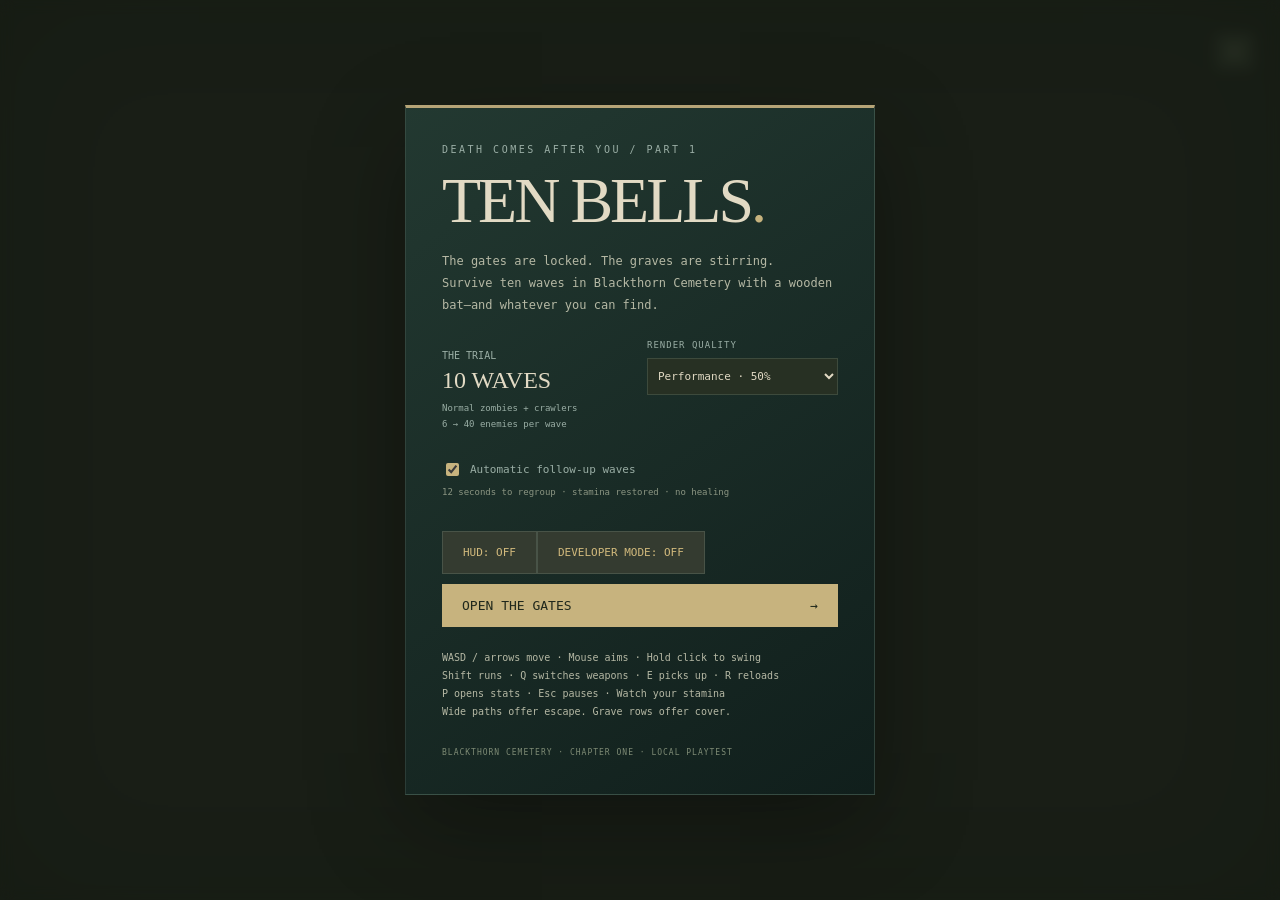
==== index.html @ c87b2b9f "Add files via upload" ====
<!doctype html>
<html lang="en">
<head>
  <meta charset="utf-8">
  <meta name="viewport" content="width=device-width,initial-scale=1,viewport-fit=cover,user-scalable=no">
  <meta name="theme-color" content="#20241e">
  <meta name="description" content="Dead Lot — a browser-first zombie survival combat prototype.">
  <title>Death Comes After You · Part 1</title>
  <link rel="stylesheet" href="style.css">
</head>
<body class="hud-off">
  <canvas id="game" aria-label="3D zombie combat arena"></canvas>
  <div id="daylight" aria-hidden="true"></div><div id="vignette"></div><div id="damage"></div>
  <header id="hud">
    <div class="brand"><span class="eyebrow">PART 01 / BLACKTHORN CEMETERY</span><strong>TEN BELLS<span class="dot">.</span></strong></div>
    <div class="meters"><div><span>VITALS</span><b id="healthText">100</b><div class="health-track"><i id="healthBar"></i></div></div><div><span>STAMINA</span><b id="staminaText">100</b><div class="health-track"><i id="staminaBar"></i></div></div><div><span id="weaponName">SIDEARM</span><b id="ammo">12 <small>/ ∞</small></b><em id="reloadStatus">READY</em></div></div>
    <div class="stats"><span>WAVE <b id="wave">00</b></span><span>KILLS <b id="kills">0</b></span><button id="openJournal" aria-label="Stats and proficiency">STATS</button><button id="pause" aria-label="Pause game">Ⅱ</button></div>
  </header>
  <div id="objective">SOUTH APPROACH · EXPLORE THE DISTRICT</div><canvas id="map" width="180" height="180" aria-label="Cemetery map: memorial, chapel, south gate and approaching enemies"></canvas><div id="announcement" aria-live="polite"></div>
  <div id="crosshair"><i></i></div>
  <footer><span id="status">PERIMETER QUIET</span><span id="cycleStatus">DAY · NO FLASHLIGHT</span><span id="needsStatus" aria-live="polite"></span><span id="perf">— FPS</span><span class="desktop-hint">WASD move · Mouse aim · Hold click to swing · Shift run · Esc pause</span></footer>
  <div id="touchControls"><div id="moveStick" class="stick"><span>MOVE</span><i></i></div><div id="aimStick" class="stick"><span>AIM / ATTACK</span><i></i></div><button id="touchReload">RELOAD</button><button id="touchWeapon">TO BAT</button><button id="touchSprint">RUN</button></div>
  <button id="nextWave" class="primary floating" hidden>START WAVE 01 →</button>
  <button id="interact" class="primary floating" hidden>INTERACT [E]</button>
  <div id="bossHud" hidden><span>THE WRECKER</span><progress id="bossHealth" max="65" value="65"></progress></div>
  <section id="towerPrompt" class="overlay" hidden><div class="panel compact"><span class="eyebrow">NORTHWEST RESIDENCES</span><h2>Eight floors up.</h2><p>Entering commits you to the climb. Reach the rooftop to escape back to the district. Each room contains 1–4 zombies. Health and stamina carry between floors. Progress lasts for this run.</p><button id="enterTower" class="primary">ENTER THE TOWER →</button><button id="cancelTower">STAY OUTSIDE</button></div></section>
  <section id="menu" class="overlay"><div class="panel">
    <span class="eyebrow">DEATH COMES AFTER YOU / PART 1</span><h1>TEN BELLS<span class="dot">.</span></h1>
    <p class="intro">The gates are locked. The graves are stirring.<br>Survive ten waves in Blackthorn Cemetery with a wooden bat—and whatever you can find.</p>
    <div class="menu-grid"><div class="chapter-note"><span>THE TRIAL</span><b>10 WAVES</b><small>Normal zombies + crawlers<br>6 → 40 enemies per wave</small></div><label>RENDER QUALITY<select id="quality"><option value="0.5" selected>Performance · 50%</option><option value="0.67">Balanced · 67%</option><option value="1">Full size · 100%</option></select></label></div>
    <label class="toggle"><input id="endless" type="checkbox" checked> Automatic follow-up waves <small>12 seconds to regroup · stamina restored · no healing</small></label>
    <button id="hudToggle" aria-pressed="false">HUD: OFF</button><button id="developerMode">DEVELOPER MODE: OFF</button><button id="start" class="primary">OPEN THE GATES <span>→</span></button>
    <p class="controls desktop-hint">WASD / arrows move · Mouse aims · Hold click to swing<br>Shift runs · Q switches weapons · E picks up · R reloads<br>P opens stats · Esc pauses · Watch your stamina<br>Wide paths offer escape. Grave rows offer cover.</p>
    <p class="controls mobile-hint">Left stick to move · Right stick to aim and attack<br>RUN toggles sprint · Release attack to recover stamina</p>
    <span class="build">BLACKTHORN CEMETERY · CHAPTER ONE · LOCAL PLAYTEST</span>
  </div></section>
  <section id="introMenu" class="overlay story-overlay" hidden><div class="panel story-panel">
 <span class="eyebrow">CHAPTER ONE · PREMATURE BURIAL</span><div class="story-rule"></div><h2>You weren’t<br>dead.</h2>
 <p>The last thing you remember is the familiar stillness. Another catalepsy episode. You couldn’t move. You couldn’t tell them you were still there.</p>
 <p>Now you wake inside a coffin at the bottom of an open grave. Your grave. They buried you—but the earth hasn’t been filled in. Above you, the lid is splintered and broken open. You don’t remember breaking it.</p>
 <p>You climb out into Blackthorn Cemetery. No mourners. No gravediggers. Only a bell in the distance, and shapes moving between the stones. You don’t know what happened here. You only know you need to leave.</p>
 <blockquote>You’ve woken from this before. Never somewhere like this.</blockquote>
 <p class="story-clue">Beside an abandoned shed, you find a wooden bat. You take it. Something beyond the graves has heard you.</p>
 <button id="enterCemetery" class="primary">TAKE THE BAT. SURVIVE. →</button><small>Waves begin when you enter. Your ranks reset each run.</small>
 </div></section>
 <section id="journal" class="overlay" hidden><div class="panel journal-panel"><span class="eyebrow">SURVIVOR’S JOURNAL</span><h2>Learn. Endure.</h2><p id="saveNote"></p><div id="skillList"></div><h3>Food &amp; rest</h3><p>Each full day (12 active minutes) without eating or resting adds Hungry or Tired. Tired slows movement by 5%, 15%, 35%, then up to 75%. Hungry reduces stamina recovery by 3%, 9%, 21%, then up to 60%. Food and sleep arrive in chapter 2; this chapter has no food or rest actions. A new run resets both needs.</p><h3>Lifetime record</h3><p id="lifetimeStats"></p><h3>Equipment</h3><p id="inventoryList"></p><p>Q cycles carried weapons. E picks up nearby finds. Ammunition is finite. Search carefully: a few abandoned tools and rare weapons remain among the graves. Health boxes can occasionally be found on fallen enemies. Ranks, weapons and ammunition reset each run. A flashlight extends your visibility at night.</p><details><summary>Weapon field guide · base stats</summary><ul id="weaponList"></ul></details><button id="closeJournal" class="primary">CLOSE JOURNAL →</button></div></section>
  <section id="pauseMenu" class="overlay" hidden><div class="panel compact"><span class="eyebrow">TAKE A BREATH</span><h2>Paused.</h2><p>Waves wait for you.</p><button id="resume" class="primary">BACK TO THE CEMETERY →</button><button id="pauseJournal">STATS / PROFICIENCY [P]</button><button id="pauseDeveloper">DEVELOPER MODE: OFF</button><button id="restartPaused">RESTART RUN</button></div></section>
  <section id="deathMenu" class="overlay" hidden><div class="panel compact"><span class="eyebrow">ANOTHER NAME IN STONE</span><h2>You went down.</h2><p id="result"></p><button id="restart" class="primary">TRY AGAIN →</button><button id="settings">BACK TO SETTINGS</button></div></section>
  <section id="victoryMenu" class="overlay" hidden><div class="panel compact"><span class="eyebrow">THE TENTH BELL FALLS SILENT</span><h2>Still breathing.</h2><p>You survived Blackthorn Cemetery.</p><p id="victoryResult"></p><button id="playAgain" class="primary">SURVIVE IT AGAIN →</button></div></section><section id="rotate"><span>↻</span><h2>Turn your phone sideways.</h2><p>This chapter is played in landscape.</p></section>
  <section id="error" class="overlay" hidden><div class="panel"><h2>Unable to start</h2><p id="errorText"></p></div></section>
  <script type="module" src="js/game.js"></script>
</body></html>
---- style.css ----
600;700;800&family=IBM+Plex+Mono:wght@400;500&display=swap');
:root{color-scheme:dark;--paper:#e2d5b9;--muted:#9e9f8b;--acid:#c5cf8c;--dark:#191e1a;--line:#c9c9a32c}*{box-sizing:border-box}body{margin:0;overflow:hidden;background:#252823;color:var(--paper);font:13px 'IBM Plex Mono',monospace;overscroll-behavior:none;touch-action:none;user-select:none}button,input,select{font:inherit}button{cursor:pointer;color:var(--paper);border:1px solid var(--line);background:#343b30;padding:14px 20px}button:hover{background:#444c38}button:focus-visible,select:focus-visible{outline:2px solid var(--acid);outline-offset:3px}.primary{background:var(--acid);color:#20281c;border:0;font-weight:500}.primary:hover{background:#d8e3a3}.dot{color:var(--acid)}#game{position:fixed;inset:0;width:100%;height:100%;display:block}#vignette{position:fixed;inset:0;pointer-events:none;box-shadow:inset 0 0 140px #0a100950}#damage{position:fixed;inset:0;pointer-events:none;box-shadow:inset 0 0 100px #bd302b;opacity:0}header{position:absolute;top:0;left:0;right:0;padding:24px max(28px,env(safe-area-inset-right)) 22px max(28px,env(safe-area-inset-left));display:flex;align-items:center;gap:38px;background:linear-gradient(#10170ed9,transparent);pointer-events:none}.eyebrow{display:block;font-size:10px;letter-spacing:2.5px;color:var(--muted)}.brand strong{font:800 32px 'Barlow Condensed',sans-serif;letter-spacing:1px}.meters{display:flex;gap:30px}.meters>div{width:115px}.meters span{display:block;font-size:9px;letter-spacing:2px;color:var(--muted)}.meters b{display:block;font-size:23px;font-weight:500;margin-top:4px}.meters small{font-size:14px;color:var(--muted)}.health-track{height:3px;margin-top:5px;background:#757a563b}.health-track i{display:block;height:100%;width:100%;background:var(--acid);transition:width .15s}.meters em{font-size:9px;font-style:normal;letter-spacing:1px;color:var(--acid)}.stats{margin-left:auto;display:flex;align-items:center;gap:26px;font-size:10px;color:var(--muted)}.stats b{display:block;font:600 25px 'Barlow Condensed',sans-serif;color:var(--paper)}.stats button{pointer-events:auto;padding:10px 14px}footer{position:absolute;bottom:max(18px,env(safe-area-inset-bottom));left:max(28px,env(safe-area-inset-left));right:28px;display:flex;gap:25px;font-size:9px;letter-spacing:1px;color:#c6c5ac;pointer-events:none}footer .desktop-hint{margin-left:auto}#status:before{content:'●';color:var(--acid);margin-right:9px}#announcement{position:absolute;top:25%;width:100%;text-align:center;font:600 30px 'Barlow Condensed',sans-serif;letter-spacing:3px;pointer-events:none;text-shadow:0 2px 15px #000;transition:opacity .4s}#crosshair{position:fixed;width:22px;height:22px;border:1px solid #e0ddaeaa;border-radius:50%;pointer-events:none;display:none;transform:translate(-50%,-50%)}#crosshair:after{content:'';position:absolute;width:3px;height:3px;background:var(--paper);top:8px;left:8px}.overlay{position:fixed;inset:0;display:grid;place-items:center;background:#1219109c;backdrop-filter:blur(7px);z-index:5}.panel{width:min(470px,92vw);padding:36px;background:#1c241df2;border:1px solid var(--line);box-shadow:0 30px 90px #0005}.panel h1{font:800 76px/.95 'Barlow Condensed',sans-serif;letter-spacing:-1px;margin:16px 0 20px}.panel h2{font:700 46px 'Barlow Condensed',sans-serif;margin:12px 0}.panel p{line-height:1.8;color:#b5b8a4}.intro{font-size:12px}.menu-grid{display:grid;grid-template-columns:1fr 1fr;gap:14px;margin:24px 0 18px}label{font-size:9px;letter-spacing:1px;color:var(--muted)}select{display:block;width:100%;margin-top:8px;padding:10px 6px;border:1px solid var(--line);background:#273023;color:var(--paper);font-size:11px}.toggle{display:flex;align-items:center;gap:8px;flex-wrap:wrap;font-size:11px;letter-spacing:0;margin-bottom:24px}.toggle small{display:block;font-size:9px;color:#8b9582}input{accent-color:var(--acid)}#start{width:100%;display:flex;justify-content:space-between}.controls{font-size:10px;margin:22px 0}.build{font-size:8px;color:#7e8b75;letter-spacing:1px}.compact button{display:block;width:100%;margin-top:12px}.floating{position:absolute;bottom:65px;left:50%;transform:translateX(-50%);font-size:11px;white-space:nowrap}#touchControls,.mobile-hint,#rotate{display:none}[hidden]{display:none!important}.stick{position:absolute;bottom:max(36px,env(safe-area-inset-bottom));width:112px;height:112px;border-radius:50%;border:1px solid #d0d1af55;background:#1d251f50;touch-action:none}.stick span{position:absolute;bottom:-19px;left:0;right:0;text-align:center;font-size:8px;letter-spacing:1px;color:#c4cab0}.stick i{position:absolute;left:35px;top:35px;width:40px;height:40px;border-radius:50%;background:#c8d19644;border:1px solid #d6dbb87d;pointer-events:none}#moveStick{left:max(38px,env(safe-area-inset-left))}#aimStick{right:max(38px,env(safe-area-inset-right))}#touchReload{position:absolute;right:52px;bottom:178px;padding:12px;font-size:10px;background:#263020cc}#rotate{position:fixed;inset:0;background:#1c241d;z-index:20;align-items:center;justify-content:center;flex-direction:column;text-align:center;padding:25px}#rotate span{font-size:70px;color:var(--acid)}#rotate h2{font:600 32px 'Barlow Condensed',sans-serif}#rotate p{color:var(--muted)}@media(pointer:coarse){#touchControls{display:block}.desktop-hint{display:none!important}.mobile-hint{display:block}header{padding-top:12px;gap:24px}.brand strong{font-size:24px}.brand .eyebrow{font-size:7px}.meters b{font-size:18px}.meters>div{width:85px}.stats{gap:16px}footer{bottom:12px;font-size:8px;left:185px;right:185px;justify-content:center}.panel{padding:22px;width:530px;max-height:94dvh;overflow-y:auto}.panel h1{font-size:45px;margin:8px 0}.panel .intro{margin:8px 0}.menu-grid{margin:12px 0}.toggle{margin:12px 0}.controls{margin:12px 0;font-size:9px}.floating{bottom:35px}#announcement{font-size:24px;top:23%}}@media(pointer:coarse) and (orientation:portrait){#rotate{display:flex}}
#objective{position:absolute;top:110px;left:28px;max-width:65vw;color:#d4d6b7;font-size:10px;letter-spacing:1px;text-shadow:0 1px 5px #000;pointer-events:none}#map{position:absolute;right:28px;top:115px;width:140px;height:140px;border:1px solid #a7af7955;opacity:.85;pointer-events:none}@media(pointer:coarse){#objective{top:76px;left:max(28px,env(safe-area-inset-left));font-size:8px;max-width:65vw}#map{top:83px;right:max(22px,env(safe-area-inset-right));width:88px;height:88px}}
#staminaBar{background:#8cbbac}#touchWeapon,#touchSprint{position:absolute;bottom:178px;padding:12px;font-size:10px;background:#263020cc}#touchWeapon{right:145px}#touchSprint{left:max(52px,env(safe-area-inset-left))}.meters{gap:18px}.meters>div{width:100px}@media(pointer:coarse){.meters{gap:12px}.meters>div{width:68px}.meters em{font-size:8px}.stats{gap:10px}header{gap:16px}}@media(max-width:760px){header .brand{display:none}.stats{gap:10px}header{gap:12px}.meters>div{width:65px}.meters{gap:12px}}
#interact{bottom:78px;z-index:3;font-size:10px}#bossHud{position:absolute;top:145px;left:50%;transform:translateX(-50%);width:220px;pointer-events:none;text-align:center;color:#d5b28b;font-size:10px;letter-spacing:2px}#bossHealth{display:block;width:100%;height:9px;margin-top:7px;accent-color:#b76e4b}@media(pointer:coarse){#interact{bottom:35px;max-width:40vw;white-space:normal;padding:10px}#bossHud{top:103px;width:180px}}

:root{--paper:#e2dac4;--muted:#9aaea5;--acid:#c7b37e;--dark:#14231f;--line:#aac4b12c}.panel{background:linear-gradient(145deg,#243a33f5,#111f1df5);border-top:3px solid #b6a477}.panel h1{font-family:Georgia,serif;font-weight:400;font-size:64px;letter-spacing:-3px}.brand strong{font-family:Georgia,serif;font-weight:400;font-size:27px}.chapter-note{padding:10px 0;color:var(--muted);font-size:10px}.chapter-note b{display:block;color:var(--paper);font:24px Georgia,serif;margin:6px 0}.chapter-note small{line-height:1.8;font-size:9px}#touchWeapon{display:none!important}#announcement{font-family:Georgia,serif;font-size:27px;letter-spacing:2px}.panel .intro{font-size:12px}#menu .panel{max-height:94dvh;overflow:auto}#map{border-color:#c7b37e66}.stats b{font-size:22px}@media(pointer:coarse){.panel h1{font-size:40px}#announcement{font-size:20px}}

/* Upscale only the world canvas; HTML HUD and input coordinates remain full-size. */
#game{image-rendering:pixelated;}
/* Chapter introduction and persistent survivor journal. */
.story-overlay{background:linear-gradient(110deg,rgba(10,17,14,.97),rgba(20,28,22,.83))}
.story-panel{max-width:690px;border-left:3px solid #b6a36d;max-height:90vh;overflow:auto}
.story-panel h2{font-size:clamp(32px,5vw,60px);line-height:1.06;margin:22px 0;color:#dfdec8}
.story-panel p{line-height:1.65;color:#b9c0ad}.story-panel em{color:#e0c991}
.story-rule{width:70px;height:2px;background:#ac9360;margin-top:20px}
.story-panel blockquote{border-left:2px solid #ac9360;margin:24px 0;padding:8px 18px;color:#d8c28e;font-size:19px}
.story-panel .story-clue{font-size:13px;color:#a3ad91}.story-panel small{display:block;margin-top:14px;color:#9ca48e}
.journal-panel{width:min(900px,94vw);max-height:90vh;overflow:auto}.journal-panel h2{margin:16px 0}.journal-panel p{line-height:1.6}
#skillList{display:grid;grid-template-columns:repeat(2,minmax(0,1fr));gap:12px;margin:20px 0}
#skillList article{padding:16px;background:#293128;border:1px solid #48503b}#skillList strong{display:flex;justify-content:space-between;gap:12px}#skillList strong span{color:#cbb37a;font-size:12px}
#skillList progress{width:100%;height:8px;margin:14px 0 8px;accent-color:#b5a16a}#skillList small{color:#c1c7b3}#skillList p{font-size:12px;margin:8px 0 0;color:#9ca68e}
#weaponList{line-height:1.9;padding-left:20px;font-size:13px}#closeJournal{margin-top:24px}#openJournal{font-size:11px;letter-spacing:.08em}
@media(max-width:600px){#skillList{grid-template-columns:1fr}.story-panel{padding:24px}.journal-panel{padding:22px}}
.story-panel{width:min(740px,94vw);max-width:740px;padding:30px 38px;scrollbar-width:thin;scrollbar-color:#788367 #263229}
.story-panel h2{font-size:clamp(30px,4vw,48px);margin:16px 0}.story-panel p{margin:12px 0}.story-panel blockquote{margin:18px 0}.journal-panel{max-width:900px;scrollbar-width:thin;scrollbar-color:#788367 #263229}
#journal{z-index:8}
#daylight{position:fixed;inset:0;pointer-events:none}
#developerMode,#pauseDeveloper{font-size:11px;margin:10px 0;color:#d1b97c}
#cycleStatus{color:#b7c5ba;font-size:9px}
#needsStatus{color:#d5a477;font-size:9px}
/* HUD is optional; essential controls and pickup prompts remain usable. */
body.hud-off #hud{visibility:hidden}
body.hud-off #pause{visibility:visible}
body.hud-off #objective,body.hud-off #map,body.hud-off #announcement,body.hud-off #crosshair,body.hud-off #bossHud,body.hud-off footer{display:none!important}
#hudToggle{font-size:11px;margin:10px 0;color:#d1b97c}
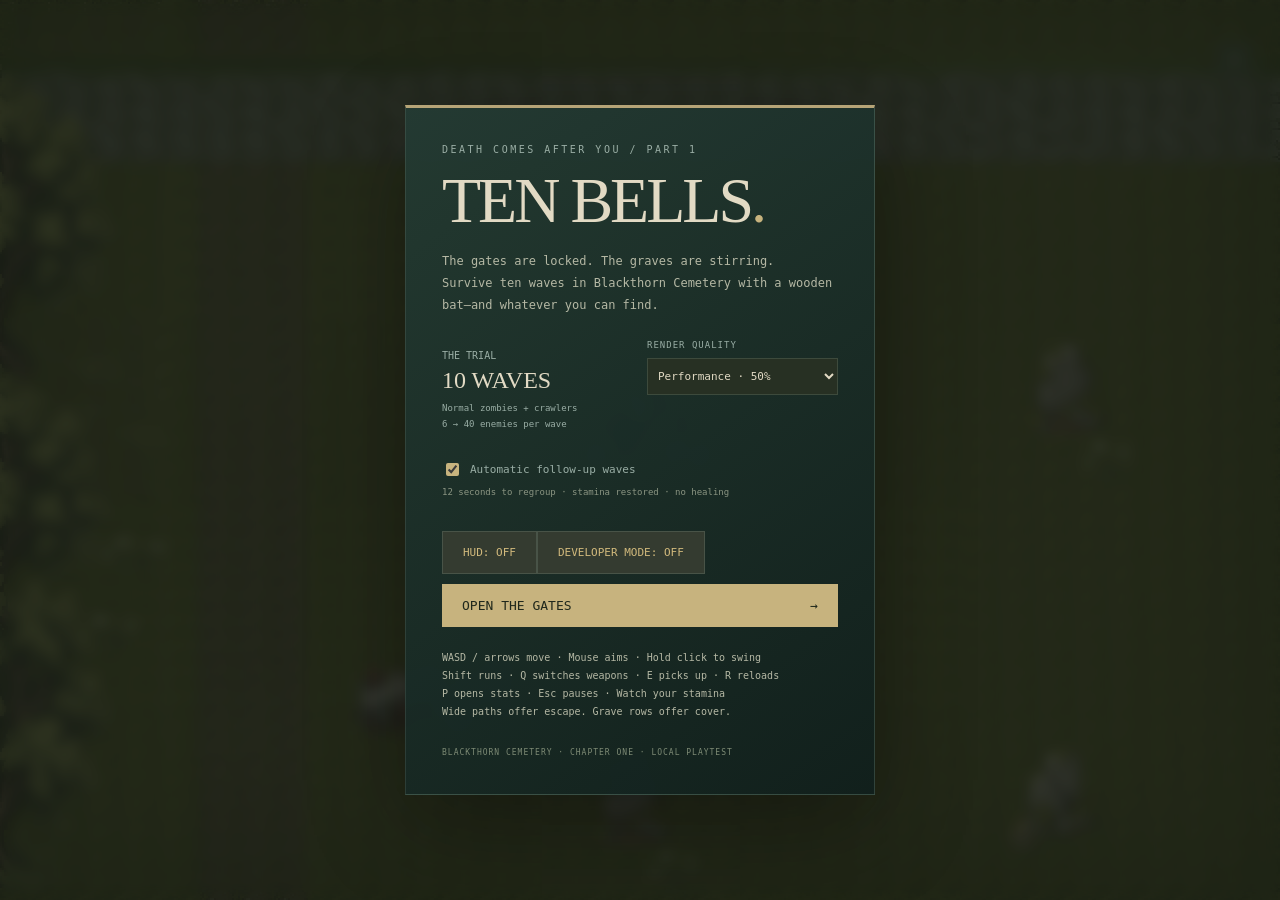
==== commit bab50c3b: "Add files via upload" ====
--- a/index.html
+++ b/index.html
@@ -18,8 +18,8 @@
   </header>
   <div id="objective">SOUTH APPROACH · EXPLORE THE DISTRICT</div><canvas id="map" width="180" height="180" aria-label="Cemetery map: memorial, chapel, south gate and approaching enemies"></canvas><div id="announcement" aria-live="polite"></div>
   <div id="crosshair"><i></i></div>
-  <footer><span id="status">PERIMETER QUIET</span><span id="cycleStatus">DAY · NO FLASHLIGHT</span><span id="needsStatus" aria-live="polite"></span><span id="perf">— FPS</span><span class="desktop-hint">WASD move · Mouse aim · Hold click to swing · Shift run · Esc pause</span></footer>
-  <div id="touchControls"><div id="moveStick" class="stick"><span>MOVE</span><i></i></div><div id="aimStick" class="stick"><span>AIM / ATTACK</span><i></i></div><button id="touchReload">RELOAD</button><button id="touchWeapon">TO BAT</button><button id="touchSprint">RUN</button></div>
+  <footer><span id="status">PERIMETER QUIET</span><span id="cycleStatus">DAY · NO FLASHLIGHT</span><span id="needsStatus" aria-live="polite"></span><span id="perf">— FPS</span><span class="desktop-hint">WASD move · Mouse aim · Hold left click for quick swings · Hold/release right click or Space for heavy · Shift run · Esc pause</span></footer>
+  <div id="touchControls"><div id="moveStick" class="stick"><span>MOVE</span><i></i></div><div id="aimStick" class="stick"><span>AIM / ATTACK</span><i></i></div><button id="touchReload">RELOAD</button><button id="touchWeapon">TO BAT</button><button id="touchHeavy">HOLD: HEAVY</button><button id="touchSprint">RUN</button></div>
   <button id="nextWave" class="primary floating" hidden>START WAVE 01 →</button>
   <button id="interact" class="primary floating" hidden>INTERACT [E]</button>
   <div id="bossHud" hidden><span>THE WRECKER</span><progress id="bossHealth" max="65" value="65"></progress></div>
@@ -31,7 +31,7 @@
     <label class="toggle"><input id="endless" type="checkbox" checked> Automatic follow-up waves <small>12 seconds to regroup · stamina restored · no healing</small></label>
     <button id="hudToggle" aria-pressed="false">HUD: OFF</button><button id="developerMode">DEVELOPER MODE: OFF</button><button id="start" class="primary">OPEN THE GATES <span>→</span></button>
     <p class="controls desktop-hint">WASD / arrows move · Mouse aims · Hold click to swing<br>Shift runs · Q switches weapons · E picks up · R reloads<br>P opens stats · Esc pauses · Watch your stamina<br>Wide paths offer escape. Grave rows offer cover.</p>
-    <p class="controls mobile-hint">Left stick to move · Right stick to aim and attack<br>RUN toggles sprint · Release attack to recover stamina</p>
+    <p class="controls mobile-hint">Left stick to move · Right stick to aim and attack · Hold/release HEAVY for a charged strike<br>RUN toggles sprint · Release attack to recover stamina</p>
     <span class="build">BLACKTHORN CEMETERY · CHAPTER ONE · LOCAL PLAYTEST</span>
   </div></section>
   <section id="introMenu" class="overlay story-overlay" hidden><div class="panel story-panel">
--- a/style.css
+++ b/style.css
@@ -34,3 +34,4 @@
 body.hud-off #pause{visibility:visible}
 body.hud-off #objective,body.hud-off #map,body.hud-off #announcement,body.hud-off #crosshair,body.hud-off #bossHud,body.hud-off footer{display:none!important}
 #hudToggle{font-size:11px;margin:10px 0;color:#d1b97c}
+#touchHeavy{touch-action:none;position:absolute;right:160px;bottom:90px;font-size:10px}
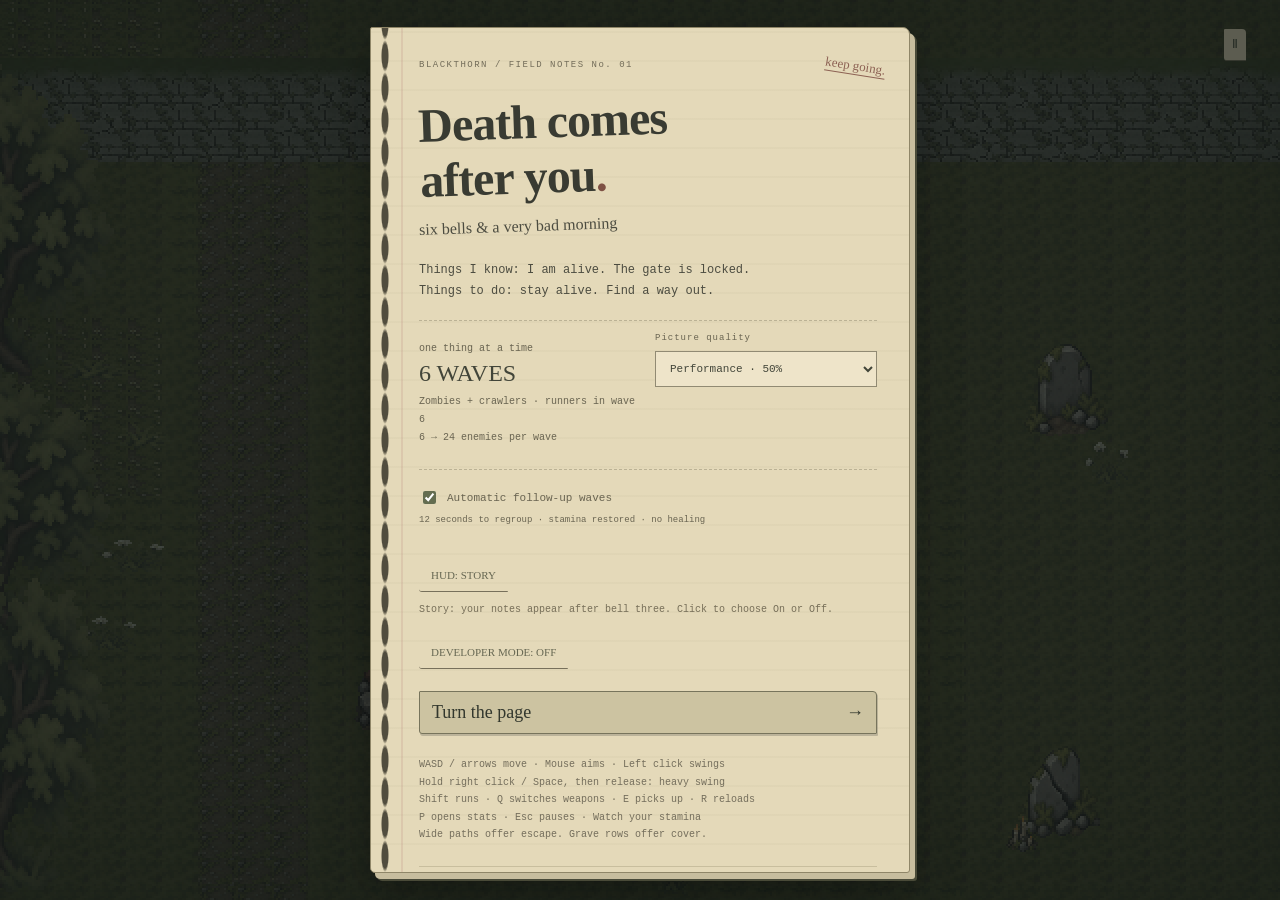
==== commit 51346030: "Add files via upload" ====
--- a/index.html
+++ b/index.html
@@ -6,15 +6,16 @@
   <meta name="theme-color" content="#20241e">
   <meta name="description" content="Dead Lot — a browser-first zombie survival combat prototype.">
   <title>Death Comes After You · Part 1</title>
-  <link rel="stylesheet" href="style.css">
+  <link rel="stylesheet" href="style.css?v=notebook-1">
+  <link rel="stylesheet" href="notebook.css?v=1">
 </head>
 <body class="hud-off">
   <canvas id="game" aria-label="3D zombie combat arena"></canvas>
   <div id="daylight" aria-hidden="true"></div><div id="vignette"></div><div id="damage"></div>
   <header id="hud">
-    <div class="brand"><span class="eyebrow">PART 01 / BLACKTHORN CEMETERY</span><strong>TEN BELLS<span class="dot">.</span></strong></div>
-    <div class="meters"><div><span>VITALS</span><b id="healthText">100</b><div class="health-track"><i id="healthBar"></i></div></div><div><span>STAMINA</span><b id="staminaText">100</b><div class="health-track"><i id="staminaBar"></i></div></div><div><span id="weaponName">SIDEARM</span><b id="ammo">12 <small>/ ∞</small></b><em id="reloadStatus">READY</em></div></div>
-    <div class="stats"><span>WAVE <b id="wave">00</b></span><span>KILLS <b id="kills">0</b></span><button id="openJournal" aria-label="Stats and proficiency">STATS</button><button id="pause" aria-label="Pause game">Ⅱ</button></div>
+    <div class="brand"><span class="eyebrow">PART 01 / BLACKTHORN CEMETERY</span><strong>SIX BELLS<span class="dot">.</span></strong></div>
+    <div class="meters"><div><span>still here</span><b id="healthText">100</b><div class="health-track"><i id="healthBar"></i></div></div><div><span>catch my breath</span><b id="staminaText">100</b><div class="health-track"><i id="staminaBar"></i></div></div><div><span id="weaponName">SIDEARM</span><b id="ammo">12 <small>/ ∞</small></b><em id="reloadStatus">READY</em></div></div>
+    <div class="stats"><span>bell <b id="wave">00</b></span><span>laid to rest <b id="kills">0</b></span><button id="openJournal" aria-label="Stats and proficiency">notes</button><button id="pause" aria-label="Pause game">Ⅱ</button></div>
   </header>
   <div id="objective">SOUTH APPROACH · EXPLORE THE DISTRICT</div><canvas id="map" width="180" height="180" aria-label="Cemetery map: memorial, chapel, south gate and approaching enemies"></canvas><div id="announcement" aria-live="polite"></div>
   <div id="crosshair"><i></i></div>
@@ -25,30 +26,39 @@
   <div id="bossHud" hidden><span>THE WRECKER</span><progress id="bossHealth" max="65" value="65"></progress></div>
   <section id="towerPrompt" class="overlay" hidden><div class="panel compact"><span class="eyebrow">NORTHWEST RESIDENCES</span><h2>Eight floors up.</h2><p>Entering commits you to the climb. Reach the rooftop to escape back to the district. Each room contains 1–4 zombies. Health and stamina carry between floors. Progress lasts for this run.</p><button id="enterTower" class="primary">ENTER THE TOWER →</button><button id="cancelTower">STAY OUTSIDE</button></div></section>
   <section id="menu" class="overlay"><div class="panel">
-    <span class="eyebrow">DEATH COMES AFTER YOU / PART 1</span><h1>TEN BELLS<span class="dot">.</span></h1>
-    <p class="intro">The gates are locked. The graves are stirring.<br>Survive ten waves in Blackthorn Cemetery with a wooden bat—and whatever you can find.</p>
-    <div class="menu-grid"><div class="chapter-note"><span>THE TRIAL</span><b>10 WAVES</b><small>Normal zombies + crawlers<br>6 → 40 enemies per wave</small></div><label>RENDER QUALITY<select id="quality"><option value="0.5" selected>Performance · 50%</option><option value="0.67">Balanced · 67%</option><option value="1">Full size · 100%</option></select></label></div>
+    <span class="eyebrow">BLACKTHORN / FIELD NOTES No. 01</span><span class="notebook-margin" aria-hidden="true">keep going.</span><h1>Death comes<br>after you<span class="dot">.</span></h1><p class="pencil-subtitle">six bells &amp; a very bad morning</p>
+    <p class="intro">Things I know: I am alive. The gate is locked.<br>Things to do: stay alive. Find a way out.</p>
+    <div class="menu-grid"><div class="chapter-note"><span>one thing at a time</span><b>6 WAVES</b><small>Zombies + crawlers · runners in wave 6<br>6 → 24 enemies per wave</small></div><label>Picture quality<select id="quality"><option value="0.5" selected>Performance · 50%</option><option value="0.67">Balanced · 67%</option><option value="1">Full size · 100%</option></select></label></div>
     <label class="toggle"><input id="endless" type="checkbox" checked> Automatic follow-up waves <small>12 seconds to regroup · stamina restored · no healing</small></label>
-    <button id="hudToggle" aria-pressed="false">HUD: OFF</button><button id="developerMode">DEVELOPER MODE: OFF</button><button id="start" class="primary">OPEN THE GATES <span>→</span></button>
-    <p class="controls desktop-hint">WASD / arrows move · Mouse aims · Hold click to swing<br>Shift runs · Q switches weapons · E picks up · R reloads<br>P opens stats · Esc pauses · Watch your stamina<br>Wide paths offer escape. Grave rows offer cover.</p>
+    <button id="hudToggle">HUD: STORY</button><small class="hud-mode-help">Story: your notes appear after bell three. Click to choose On or Off.</small><button id="developerMode">DEVELOPER MODE: OFF</button><button id="start" class="primary">Turn the page <span>→</span></button>
+    <p class="controls desktop-hint">WASD / arrows move · Mouse aims · Left click swings<br>Hold right click / Space, then release: heavy swing<br>Shift runs · Q switches weapons · E picks up · R reloads<br>P opens stats · Esc pauses · Watch your stamina<br>Wide paths offer escape. Grave rows offer cover.</p>
     <p class="controls mobile-hint">Left stick to move · Right stick to aim and attack · Hold/release HEAVY for a charged strike<br>RUN toggles sprint · Release attack to recover stamina</p>
-    <span class="build">BLACKTHORN CEMETERY · CHAPTER ONE · LOCAL PLAYTEST</span>
+    <span class="build">If found, please return to whoever is still holding the bat.</span>
   </div></section>
-  <section id="introMenu" class="overlay story-overlay" hidden><div class="panel story-panel">
- <span class="eyebrow">CHAPTER ONE · PREMATURE BURIAL</span><div class="story-rule"></div><h2>You weren’t<br>dead.</h2>
- <p>The last thing you remember is the familiar stillness. Another catalepsy episode. You couldn’t move. You couldn’t tell them you were still there.</p>
- <p>Now you wake inside a coffin at the bottom of an open grave. Your grave. They buried you—but the earth hasn’t been filled in. Above you, the lid is splintered and broken open. You don’t remember breaking it.</p>
- <p>You climb out into Blackthorn Cemetery. No mourners. No gravediggers. Only a bell in the distance, and shapes moving between the stones. You don’t know what happened here. You only know you need to leave.</p>
- <blockquote>You’ve woken from this before. Never somewhere like this.</blockquote>
- <p class="story-clue">Beside an abandoned shed, you find a wooden bat. You take it. Something beyond the graves has heard you.</p>
- <button id="enterCemetery" class="primary">TAKE THE BAT. SURVIVE. →</button><small>Waves begin when you enter. Your ranks reset each run.</small>
- </div></section>
- <section id="journal" class="overlay" hidden><div class="panel journal-panel"><span class="eyebrow">SURVIVOR’S JOURNAL</span><h2>Learn. Endure.</h2><p id="saveNote"></p><div id="skillList"></div><h3>Food &amp; rest</h3><p>Each full day (12 active minutes) without eating or resting adds Hungry or Tired. Tired slows movement by 5%, 15%, 35%, then up to 75%. Hungry reduces stamina recovery by 3%, 9%, 21%, then up to 60%. Food and sleep arrive in chapter 2; this chapter has no food or rest actions. A new run resets both needs.</p><h3>Lifetime record</h3><p id="lifetimeStats"></p><h3>Equipment</h3><p id="inventoryList"></p><p>Q cycles carried weapons. E picks up nearby finds. Ammunition is finite. Search carefully: a few abandoned tools and rare weapons remain among the graves. Health boxes can occasionally be found on fallen enemies. Ranks, weapons and ammunition reset each run. A flashlight extends your visibility at night.</p><details><summary>Weapon field guide · base stats</summary><ul id="weaponList"></ul></details><button id="closeJournal" class="primary">CLOSE JOURNAL →</button></div></section>
-  <section id="pauseMenu" class="overlay" hidden><div class="panel compact"><span class="eyebrow">TAKE A BREATH</span><h2>Paused.</h2><p>Waves wait for you.</p><button id="resume" class="primary">BACK TO THE CEMETERY →</button><button id="pauseJournal">STATS / PROFICIENCY [P]</button><button id="pauseDeveloper">DEVELOPER MODE: OFF</button><button id="restartPaused">RESTART RUN</button></div></section>
+  <section id="introMenu" class="overlay story-overlay" aria-label="Chapter one introduction" hidden>
+    <div class="story-panel">
+      <span class="eyebrow">CHAPTER ONE · PREMATURE BURIAL</span>
+      <h2>You weren’t<br>dead.</h2>
+      <p>The last thing you remember is the familiar stillness. Another catalepsy episode. You couldn’t move. You couldn’t tell them you were still there.</p>
+      <p>Now you wake inside a coffin at the bottom of an open grave. Your grave. They buried you—but the earth hasn’t been filled in. Above you, the lid is splintered and broken open. You don’t remember breaking it.</p>
+      <p>You climb out into Blackthorn Cemetery. No mourners. No gravediggers. Only a bell in the distance, and shapes moving between the stones. You don’t know what happened here. You only know you need to leave.</p>
+      <blockquote>You’ve woken from this before. Never somewhere like this.</blockquote>
+      <p class="story-clue">Beside an abandoned shed, you find a wooden bat. You take it. Something beyond the graves has heard you.</p>
+      <button id="introSound" aria-pressed="true">TYPEWRITER SOUND: ON</button> <button id="enterCemetery">TAKE THE BAT. SURVIVE. →</button>
+      <small>Waves begin when you enter. Your ranks reset each run.</small>
+    </div>
+  </section>
+  <section id="journal" class="overlay" hidden><div class="panel journal-panel"><span class="eyebrow">SURVIVOR’S JOURNAL</span><h2>Getting the hang of it.</h2><p id="saveNote"></p><div id="skillList"></div><h3>Food &amp; rest</h3><p>Each full day (12 active minutes) without eating or resting adds Hungry or Tired. Tired slows movement by 5%, 15%, 35%, then up to 75%. Hungry reduces stamina recovery by 3%, 9%, 21%, then up to 60%. Food and sleep arrive in chapter 2; this chapter has no food or rest actions. A new run resets both needs.</p><h3>Lifetime record</h3><p id="lifetimeStats"></p><h3>Equipment</h3><p id="inventoryList"></p><p>Q cycles carried weapons. E picks up nearby finds. Ammunition is finite. Search carefully: a few abandoned tools and rare weapons remain among the graves. Health boxes can occasionally be found on fallen enemies. Ranks, weapons and ammunition reset each run. A flashlight extends your visibility at night.</p><details><summary>Weapon field guide · base stats</summary><ul id="weaponList"></ul></details><button id="closeJournal" class="primary">CLOSE JOURNAL →</button></div></section>
+  <section id="pauseMenu" class="overlay" hidden><div class="panel compact"><span class="eyebrow">TAKE A BREATH</span><h2>A moment, please.</h2><p>Nothing moves until you’re ready.</p><button id="resume" class="primary">BACK TO THE CEMETERY →</button><button id="pauseJournal">STATS / PROFICIENCY [P]</button><button id="pauseHudToggle">HUD: STORY</button><button id="pauseDeveloper">DEVELOPER MODE: OFF</button><button id="restartPaused">RESTART RUN</button></div></section>
   <section id="deathMenu" class="overlay" hidden><div class="panel compact"><span class="eyebrow">ANOTHER NAME IN STONE</span><h2>You went down.</h2><p id="result"></p><button id="restart" class="primary">TRY AGAIN →</button><button id="settings">BACK TO SETTINGS</button></div></section>
-  <section id="victoryMenu" class="overlay" hidden><div class="panel compact"><span class="eyebrow">THE TENTH BELL FALLS SILENT</span><h2>Still breathing.</h2><p>You survived Blackthorn Cemetery.</p><p id="victoryResult"></p><button id="playAgain" class="primary">SURVIVE IT AGAIN →</button></div></section><section id="rotate"><span>↻</span><h2>Turn your phone sideways.</h2><p>This chapter is played in landscape.</p></section>
+  <section id="victoryMenu" class="overlay" hidden><div class="panel compact"><span class="eyebrow">THE SIXTH BELL FALLS SILENT</span><h2>Still breathing.</h2><p>You survived Blackthorn Cemetery.</p><p id="victoryResult"></p><button id="playAgain" class="primary">SURVIVE IT AGAIN →</button></div></section><section id="rotate"><span>↻</span><h2>Turn your phone sideways.</h2><p>This chapter is played in landscape.</p></section>
   <section id="error" class="overlay" hidden><div class="panel"><h2>Unable to start</h2><p id="errorText"></p></div></section>
-  <script type="module" src="js/game.js"></script>
+  <section id="companionDialogue" role="dialog" aria-modal="true" aria-labelledby="companionName" hidden>
+    <div class="companion-note"><img src="assets/companion-cthulhu.png" alt="A tiny green tentacled friend carrying a notebook and pencil" width="150" height="150">
+      <div><span class="eyebrow">a small, reassuring interruption</span><h2 id="companionName">A little company.</h2><p id="companionLine" aria-live="polite"></p><span id="companionCount"></span><button id="companionNext">Go on →</button><button id="companionSkip">Keep the notes. Let’s go.</button></div>
+    </div>
+  </section>
+  <script type="module" src="js/game.js?v=notebook-1"></script>
 </body></html>
 
 
--- a/style.css
+++ b/style.css
@@ -35,3 +35,32 @@
 body.hud-off #objective,body.hud-off #map,body.hud-off #announcement,body.hud-off #crosshair,body.hud-off #bossHud,body.hud-off footer{display:none!important}
 #hudToggle{font-size:11px;margin:10px 0;color:#d1b97c}
 #touchHeavy{touch-action:none;position:absolute;right:160px;bottom:90px;font-size:10px}
+/* The grave is the intro: quiet typewritten words directly over the supplied image. */
+#introMenu{background:#171711 url('assets/intro.jpg') center center/cover no-repeat;backdrop-filter:none;place-items:center start;overflow:auto;padding:clamp(24px,5vw,80px);isolation:isolate}
+#introMenu:before{content:'';position:absolute;inset:0;z-index:-1;background:linear-gradient(90deg,rgba(9,10,8,.9),rgba(9,10,8,.67) 32%,rgba(9,10,8,.12) 70%);pointer-events:none}
+#introMenu .story-panel{width:min(510px,100%);max-width:none;max-height:none;padding:0;border:0;background:none;box-shadow:none;overflow:visible;font-family:'Courier New',Courier,monospace;color:#eee5d0;text-shadow:0 2px 3px #0009}
+#introMenu .eyebrow{font:11px/1.6 'Courier New',monospace;letter-spacing:2px;color:#c6bea9}
+#introMenu h2{font:normal clamp(26px,3vw,42px)/1.2 'Courier New',monospace;letter-spacing:-1px;margin:18px 0 28px;color:#f0e8d5}
+#introMenu .story-copy{min-height:270px}
+#introMenu #introTyped{font:clamp(15px,1.35vw,19px)/1.75 'Courier New',monospace;color:#eee5d0;white-space:pre-wrap;margin:0}
+#introTyped.typing:after{content:'_';color:#eee5d0}
+#introMenu .story-actions{display:flex;align-items:center;flex-wrap:wrap;gap:12px 25px;margin-top:26px}
+#introMenu button{font:14px/1.5 'Courier New',monospace;background:none;color:#eee5d0;border:0;border-bottom:1px solid #c6bea977;padding:10px 0;text-align:left;text-shadow:0 2px 3px #0009}
+#introMenu button:hover{color:#fff;border-bottom-color:#fff}
+#introMenu #skipIntro{font-size:12px;color:#beb8a8;border-bottom-color:transparent}
+#introMenu small{font:12px 'Courier New',monospace;letter-spacing:3px;color:#bcb5a4;margin-top:20px;display:block}
+.sr-only{position:absolute;width:1px;height:1px;padding:0;margin:-1px;overflow:hidden;clip-path:inset(50%);white-space:nowrap;border:0}
+@media(max-width:600px){#introMenu{padding:30px 24px}#introMenu:before{background:rgba(9,10,8,.72)}#introMenu .story-copy{min-height:290px}}
+@media(max-height:540px){#introMenu{padding:20px 30px}#introMenu .story-panel{width:min(570px,100%)}#introMenu h2{font-size:26px;margin:8px 0 12px}#introMenu .story-copy{min-height:175px}#introMenu #introTyped{font-size:14px;line-height:1.5}#introMenu .story-actions{margin-top:10px}#introMenu small{margin-top:10px}}
+/* Show the photograph first, then the original single-page introduction. */
+#introMenu{display:block;padding:clamp(24px,4vw,60px);background-attachment:fixed}
+#introMenu:before{position:fixed;animation:intro-shade 2.7s both}
+#introMenu .story-panel{width:min(650px,100%);margin:auto 0;animation:intro-words 2.7s both}
+#introMenu .story-panel p{font:clamp(14px,1.15vw,17px)/1.65 'Courier New',Courier,monospace;color:#eee5d0;margin:16px 0}
+#introMenu .story-panel h2{margin:14px 0 24px}
+#introMenu .story-panel blockquote{font:italic 17px/1.6 'Courier New',Courier,monospace;border-left:2px solid #c6bea977;color:#e3d4b1;margin:22px 0;padding:4px 18px}
+#introMenu .story-panel small{font-size:11px;letter-spacing:0;line-height:1.6}
+@keyframes intro-words{0%,74%{opacity:0;visibility:hidden}100%{opacity:1;visibility:visible}}
+@keyframes intro-shade{0%,74%{opacity:0}100%{opacity:1}}
+@media(prefers-reduced-motion:reduce){#introMenu .story-panel,#introMenu:before{animation-timing-function:steps(1,end)}}
+#introMenu #introSound{display:block;font-size:11px;color:#c6bea9;margin-top:16px;border:0;padding:6px 0}
--- a/notebook.css
+++ b/notebook.css
@@ -0,0 +1,37 @@
+/* Notebook skin: static paper and graphite, no filters or extra render passes. */
+:root{--paper:#e4d9b9;--ink:#393b32;--muted:#716d5b;--acid:#b8b58e;--line:#716c514d;--hand:'Segoe Print','Bradley Hand','Comic Sans MS',cursive}
+body{font-family:'Courier New',monospace}
+.overlay:not(#introMenu){background:#131a17a6;backdrop-filter:none}
+.panel{position:relative;color:var(--ink);background-color:#e4d9b9;background-image:linear-gradient(90deg,transparent 30px,#ae706c55 31px,transparent 32px),repeating-linear-gradient(0deg,transparent 0 27px,#706d4a14 28px,transparent 29px);border:1px solid #8f8668;border-radius:2px 7px 3px 5px;box-shadow:5px 6px 0 #c7bd9e,7px 8px 0 #494a38,0 18px 50px #0005;padding:32px 32px 28px 48px}
+.panel:before{content:'';position:absolute;top:0;bottom:0;left:10px;width:8px;background:radial-gradient(ellipse at center,#514d3e 0 3px,transparent 4px) 0 12px/8px 32px repeat-y;pointer-events:none}
+.panel h1,.panel h2,.panel h3{font-family:var(--hand);color:var(--ink);font-weight:700;letter-spacing:-1px}
+.panel h1{font-size:clamp(34px,4vw,48px);line-height:1.15;margin:20px 0 8px;transform:rotate(-2deg)}
+.panel h2{font-size:30px}.panel h3{font-size:20px}.panel p,.panel .intro{color:#4c4c40;line-height:1.75;font-size:12px}
+.panel .eyebrow{color:#726c59;letter-spacing:1.5px;font-size:9px}.panel .dot{color:#7e5144}
+.panel .pencil-subtitle{font-family:var(--hand);font-size:16px;margin:8px 0 24px;transform:rotate(-2deg)}
+.notebook-margin{position:absolute;right:23px;top:30px;font:13px var(--hand);color:#8d6254;transform:rotate(9deg);border-bottom:1px solid #8d6254}
+#menu .panel{width:min(540px,92vw)}.panel button,.floating,.stats button{color:#3d4034;background:transparent;border:0;border-bottom:1px solid #77705b;border-radius:1px 4px 1px 3px;font-family:var(--hand);font-size:13px;padding:10px 12px}
+.panel button:hover,.stats button:hover{background:#817e531c;border-bottom-color:#35372d}.panel .primary,.floating{background:#ccc3a1;color:#32372d;border:1px solid #77745c;box-shadow:1px 2px 0 #6b685b55}
+.panel .primary:hover,.floating:hover{background:#bfb894}.panel button:focus-visible,button:focus-visible{outline:2px dashed #82724d;outline-offset:3px}
+.panel label,.panel .toggle,.chapter-note,.panel .build,.panel .toggle small{color:#696451}.chapter-note b{font:24px var(--hand);color:#424539}.chapter-note small{font-size:10px}.panel select{color:#424539;background:#eee4c9;border:1px solid #918a73;padding:10px}.panel input{accent-color:#646d50}
+.menu-grid{border-top:1px dashed #7d765f66;border-bottom:1px dashed #7d765f66;padding:12px 0;margin:18px 0}.panel .controls{font-size:10px;color:#746e5c}.panel .build{display:block;font:11px/1.6 var(--hand);border-top:1px solid #8f866855;padding-top:14px;letter-spacing:0}
+#developerMode,#pauseDeveloper,#hudToggle,#pauseHudToggle{color:#666752;font-size:11px}#start{margin-top:12px;font-size:18px}
+#skillList{gap:0 20px}#skillList article{border:0;border-bottom:1px dashed #8f8668;background:none;padding:16px 0}#skillList strong{font-family:var(--hand)}#skillList strong span,#skillList small,#skillList p{color:#696550}#skillList progress{accent-color:#697054;height:5px}.journal-panel{scrollbar-color:#9a9275 #e4d9b9}
+/* Small paper scraps leave the centre of the scene clear. */
+#hud{padding:18px 22px;align-items:flex-start;gap:14px;background:none}#hud .brand{display:none}
+.meters{position:relative;gap:18px;padding:12px 15px 12px 48px;background:#e4d9b9e8;border:1px solid #8d866555;border-radius:2px 7px 2px 4px;box-shadow:2px 3px 0 #292f2440}
+.meters:before{content:'';position:absolute;left:8px;top:16px;width:28px;height:48px;background:url("data:image/svg+xml,%3Csvg xmlns='http://www.w3.org/2000/svg' viewBox='0 0 28 48'%3E%3Cg fill='none' stroke='%23545648' stroke-width='1.7' stroke-linecap='round'%3E%3Cellipse cx='14' cy='7' rx='5' ry='6'/%3E%3Cpath d='M13 14l1 17M5 18l9-4 9 5M5 18L2 29m21-10 3 10M14 31L7 46m7-15 7 15M10 19l8 1-1 9-6-1z'/%3E%3C/g%3E%3C/svg%3E") center/contain no-repeat;opacity:.8}
+.meters>div{width:88px}.meters span{font:11px var(--hand);color:#535748;letter-spacing:0}.meters b{font:22px var(--hand);color:#363e31;margin-top:2px}.meters small,.meters em{color:#69674f}.meters em{font-size:8px;letter-spacing:0}.health-track{height:6px;background:#77745c26;border-bottom:1px solid #6a695a;transform:rotate(-1deg)}.health-track i{background:repeating-linear-gradient(115deg,#76574a 0 2px,#8d6a5566 2px 4px);transition:width .12s}#staminaBar{background:repeating-linear-gradient(115deg,#65704f 0 2px,#68755166 2px 4px)}
+.stats{gap:14px;padding:10px 12px;background:#e4d9b9e8;border-radius:6px 2px 4px 1px;color:#555847;font:10px var(--hand);box-shadow:2px 3px 0 #292f2440}.stats b{font:20px var(--hand);color:#3d4336}.stats button{font-size:12px;padding:8px}#pause{background:#e4d9b9;color:#3d4336;pointer-events:auto}
+#objective{top:112px;font:11px var(--hand);letter-spacing:0;color:#e6dfc8}#map{top:112px;width:105px;height:105px;border:4px solid #d5cbac;border-radius:3px 8px 2px 4px;opacity:.82}
+#announcement{font:23px var(--hand);letter-spacing:0;color:#f2e7ca;text-shadow:1px 2px 3px #172016;top:24%}
+footer{font:10px var(--hand);letter-spacing:0;gap:14px;align-items:center;flex-wrap:wrap;color:#e8dfc6;text-shadow:1px 1px 3px #111}footer .desktop-hint,#perf{display:none}#status:before{content:'✓';color:#d9d9b0}#cycleStatus,#needsStatus{color:#e4d9b9;font:10px var(--hand)}
+#nextWave,#interact{font-family:var(--hand);font-size:12px}#crosshair{border-style:dashed;border-color:#e2d6b5aa}#bossHud{font-family:var(--hand);letter-spacing:0}
+#touchControls button{background:#d8ceb0dc;color:#424737;border-color:#807b63;font-family:var(--hand)}
+/* The imagined friend belongs to the notebook, not the world renderer. */
+#companionDialogue{position:fixed;inset:0;z-index:12;display:flex;align-items:flex-end;justify-content:center;padding:24px 20px;background:linear-gradient(transparent 45%,#121b1666);touch-action:auto}
+.companion-note{width:min(720px,94vw);display:grid;grid-template-columns:140px 1fr;gap:20px;align-items:center;padding:22px 26px;background:#e5dabc;border:1px solid #8d8569;box-shadow:3px 4px 0 #b3aa8b,0 12px 35px #0004;border-radius:4px 1px 7px 2px;color:#414637}
+.companion-note img{width:140px;height:140px;object-fit:contain;image-rendering:pixelated}.companion-note .eyebrow{color:#79705b;font-size:9px;letter-spacing:1px}.companion-note h2{font:24px var(--hand);margin:8px 0 10px}.companion-note p{font:14px/1.7 'Courier New',monospace;margin:0 0 16px;min-height:72px}.companion-note button{color:#444a36;background:transparent;border:0;border-bottom:1px solid #7c7b61;font:13px var(--hand);padding:8px 0;margin:0 12px 0 0}.companion-note button:hover{color:#755943}#companionSkip{font:10px 'Courier New',monospace;border:0;color:#76715e}#companionCount{font:10px 'Courier New',monospace;color:#88806a;margin-right:15px}
+@media(max-width:760px){#hud{padding:10px;gap:8px}.meters{gap:8px;padding:10px 10px 10px 35px}.meters:before{width:23px;left:5px}.meters>div{width:63px}.meters span{font-size:9px}.meters b{font-size:18px}.stats{gap:8px;padding:8px}.stats b{font-size:16px}#map{width:80px;height:80px;top:100px;right:12px}#objective{top:99px;left:12px;font-size:9px;max-width:60vw}.companion-note{grid-template-columns:80px 1fr;gap:12px;padding:16px}.companion-note img{width:80px;height:80px}.companion-note h2{font-size:20px}.companion-note p{font-size:12px}.notebook-margin{display:none}}
+@media(max-height:540px){.panel{padding-top:20px;padding-bottom:20px}.panel h1{font-size:32px}#companionDialogue{padding:12px}.companion-note{max-height:90dvh;overflow:auto}.companion-note img{width:90px;height:90px}.companion-note p{min-height:0;margin-bottom:8px}.companion-note{grid-template-columns:90px 1fr}}
+.hud-mode-help{display:block;font:10px/1.6 'Courier New',monospace;color:#766e58;margin:0 0 8px}
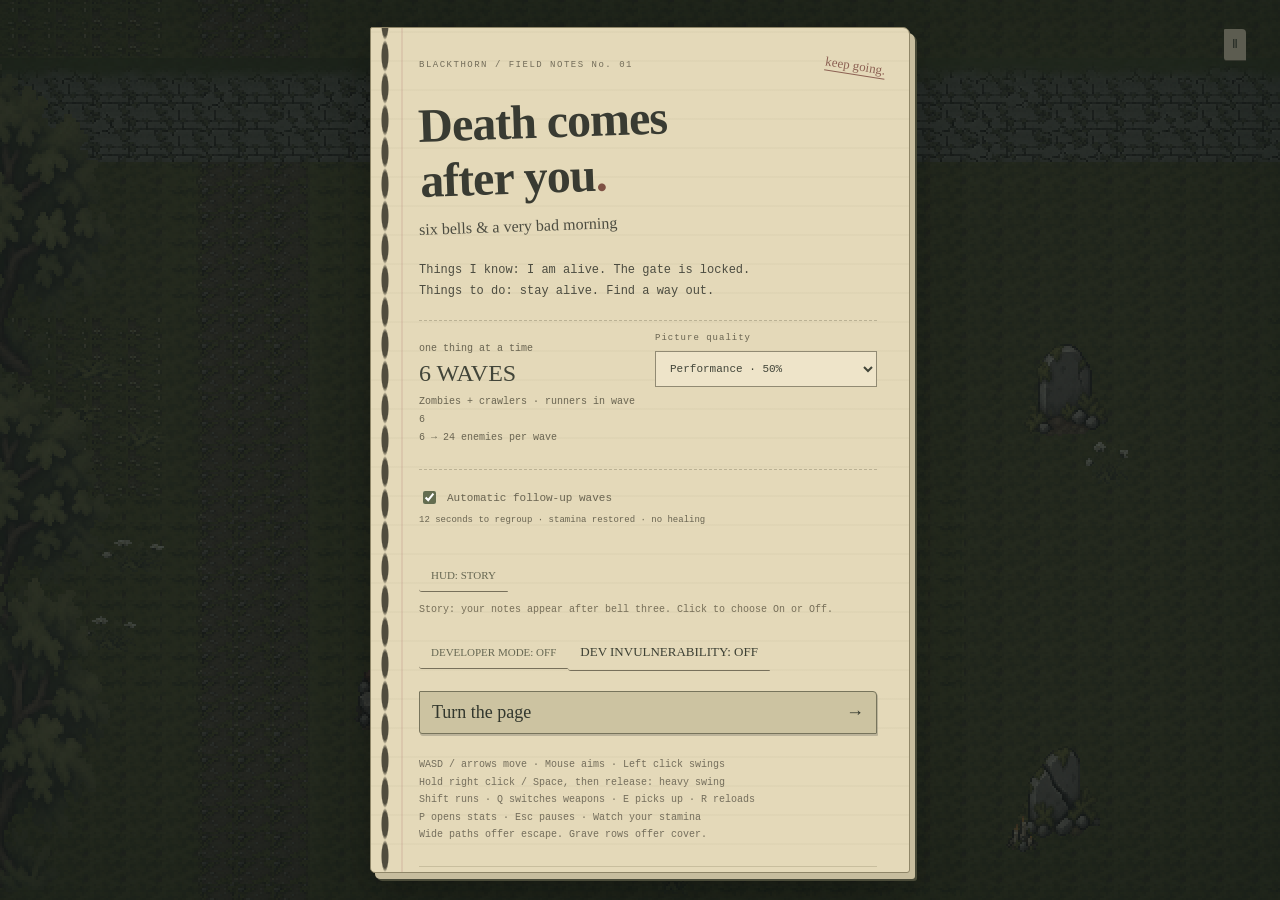
==== commit bd409ff1: "Add files via upload" ====
--- a/index.html
+++ b/index.html
@@ -6,8 +6,8 @@
   <meta name="theme-color" content="#20241e">
   <meta name="description" content="Dead Lot — a browser-first zombie survival combat prototype.">
   <title>Death Comes After You · Part 1</title>
-  <link rel="stylesheet" href="style.css?v=notebook-1">
-  <link rel="stylesheet" href="notebook.css?v=1">
+  <link rel="stylesheet" href="style.css?v=undertaker-1">
+  <link rel="stylesheet" href="notebook.css?v=2">
 </head>
 <body class="hud-off">
   <canvas id="game" aria-label="3D zombie combat arena"></canvas>
@@ -18,19 +18,20 @@
     <div class="stats"><span>bell <b id="wave">00</b></span><span>laid to rest <b id="kills">0</b></span><button id="openJournal" aria-label="Stats and proficiency">notes</button><button id="pause" aria-label="Pause game">Ⅱ</button></div>
   </header>
   <div id="objective">SOUTH APPROACH · EXPLORE THE DISTRICT</div><canvas id="map" width="180" height="180" aria-label="Cemetery map: memorial, chapel, south gate and approaching enemies"></canvas><div id="announcement" aria-live="polite"></div>
+  <div id="playerThought" role="status" hidden></div>
   <div id="crosshair"><i></i></div>
   <footer><span id="status">PERIMETER QUIET</span><span id="cycleStatus">DAY · NO FLASHLIGHT</span><span id="needsStatus" aria-live="polite"></span><span id="perf">— FPS</span><span class="desktop-hint">WASD move · Mouse aim · Hold left click for quick swings · Hold/release right click or Space for heavy · Shift run · Esc pause</span></footer>
   <div id="touchControls"><div id="moveStick" class="stick"><span>MOVE</span><i></i></div><div id="aimStick" class="stick"><span>AIM / ATTACK</span><i></i></div><button id="touchReload">RELOAD</button><button id="touchWeapon">TO BAT</button><button id="touchHeavy">HOLD: HEAVY</button><button id="touchSprint">RUN</button></div>
   <button id="nextWave" class="primary floating" hidden>START WAVE 01 →</button>
   <button id="interact" class="primary floating" hidden>INTERACT [E]</button>
-  <div id="bossHud" hidden><span>THE WRECKER</span><progress id="bossHealth" max="65" value="65"></progress></div>
-  <section id="towerPrompt" class="overlay" hidden><div class="panel compact"><span class="eyebrow">NORTHWEST RESIDENCES</span><h2>Eight floors up.</h2><p>Entering commits you to the climb. Reach the rooftop to escape back to the district. Each room contains 1–4 zombies. Health and stamina carry between floors. Progress lasts for this run.</p><button id="enterTower" class="primary">ENTER THE TOWER →</button><button id="cancelTower">STAY OUTSIDE</button></div></section>
+  <div id="bossHud" hidden><span>THE UNDERTAKER</span><progress id="bossHealth" max="65" value="65"></progress></div>
+  <section id="towerPrompt" class="overlay" hidden><div class="panel compact"><span class="eyebrow">THE NORTHERN MORTUARY</span><h2>The key fits.</h2><p>The passage is blocked. Offices, stairs, and perhaps a way out on the upper floor.</p><button id="enterTower" class="primary">TURN THE KEY →</button><button id="cancelTower">NOT JUST YET</button></div></section>
   <section id="menu" class="overlay"><div class="panel">
     <span class="eyebrow">BLACKTHORN / FIELD NOTES No. 01</span><span class="notebook-margin" aria-hidden="true">keep going.</span><h1>Death comes<br>after you<span class="dot">.</span></h1><p class="pencil-subtitle">six bells &amp; a very bad morning</p>
     <p class="intro">Things I know: I am alive. The gate is locked.<br>Things to do: stay alive. Find a way out.</p>
     <div class="menu-grid"><div class="chapter-note"><span>one thing at a time</span><b>6 WAVES</b><small>Zombies + crawlers · runners in wave 6<br>6 → 24 enemies per wave</small></div><label>Picture quality<select id="quality"><option value="0.5" selected>Performance · 50%</option><option value="0.67">Balanced · 67%</option><option value="1">Full size · 100%</option></select></label></div>
     <label class="toggle"><input id="endless" type="checkbox" checked> Automatic follow-up waves <small>12 seconds to regroup · stamina restored · no healing</small></label>
-    <button id="hudToggle">HUD: STORY</button><small class="hud-mode-help">Story: your notes appear after bell three. Click to choose On or Off.</small><button id="developerMode">DEVELOPER MODE: OFF</button><button id="start" class="primary">Turn the page <span>→</span></button>
+    <button id="hudToggle">HUD: STORY</button><small class="hud-mode-help">Story: your notes appear after bell three. Click to choose On or Off.</small><button id="developerMode">DEVELOPER MODE: OFF</button><button id="developerInvulnerability" aria-pressed="false">DEV INVULNERABILITY: OFF</button><button id="start" class="primary">Turn the page <span>→</span></button>
     <p class="controls desktop-hint">WASD / arrows move · Mouse aims · Left click swings<br>Hold right click / Space, then release: heavy swing<br>Shift runs · Q switches weapons · E picks up · R reloads<br>P opens stats · Esc pauses · Watch your stamina<br>Wide paths offer escape. Grave rows offer cover.</p>
     <p class="controls mobile-hint">Left stick to move · Right stick to aim and attack · Hold/release HEAVY for a charged strike<br>RUN toggles sprint · Release attack to recover stamina</p>
     <span class="build">If found, please return to whoever is still holding the bat.</span>
@@ -49,16 +50,17 @@
     </div>
   </section>
   <section id="journal" class="overlay" hidden><div class="panel journal-panel"><span class="eyebrow">SURVIVOR’S JOURNAL</span><h2>Getting the hang of it.</h2><p id="saveNote"></p><div id="skillList"></div><h3>Food &amp; rest</h3><p>Each full day (12 active minutes) without eating or resting adds Hungry or Tired. Tired slows movement by 5%, 15%, 35%, then up to 75%. Hungry reduces stamina recovery by 3%, 9%, 21%, then up to 60%. Food and sleep arrive in chapter 2; this chapter has no food or rest actions. A new run resets both needs.</p><h3>Lifetime record</h3><p id="lifetimeStats"></p><h3>Equipment</h3><p id="inventoryList"></p><p>Q cycles carried weapons. E picks up nearby finds. Ammunition is finite. Search carefully: a few abandoned tools and rare weapons remain among the graves. Health boxes can occasionally be found on fallen enemies. Ranks, weapons and ammunition reset each run. A flashlight extends your visibility at night.</p><details><summary>Weapon field guide · base stats</summary><ul id="weaponList"></ul></details><button id="closeJournal" class="primary">CLOSE JOURNAL →</button></div></section>
-  <section id="pauseMenu" class="overlay" hidden><div class="panel compact"><span class="eyebrow">TAKE A BREATH</span><h2>A moment, please.</h2><p>Nothing moves until you’re ready.</p><button id="resume" class="primary">BACK TO THE CEMETERY →</button><button id="pauseJournal">STATS / PROFICIENCY [P]</button><button id="pauseHudToggle">HUD: STORY</button><button id="pauseDeveloper">DEVELOPER MODE: OFF</button><button id="restartPaused">RESTART RUN</button></div></section>
+  <section id="pauseMenu" class="overlay" hidden><div class="panel compact"><span class="eyebrow">TAKE A BREATH</span><h2>A moment, please.</h2><p>Nothing moves until you’re ready.</p><button id="resume" class="primary">BACK TO THE CEMETERY →</button><button id="pauseJournal">STATS / PROFICIENCY [P]</button><button id="pauseHudToggle">HUD: STORY</button><button id="pauseDeveloper">DEVELOPER MODE: OFF</button><button id="pauseInvulnerability" aria-pressed="false">DEV INVULNERABILITY: OFF</button><button id="restartPaused">RESTART RUN</button></div></section>
   <section id="deathMenu" class="overlay" hidden><div class="panel compact"><span class="eyebrow">ANOTHER NAME IN STONE</span><h2>You went down.</h2><p id="result"></p><button id="restart" class="primary">TRY AGAIN →</button><button id="settings">BACK TO SETTINGS</button></div></section>
-  <section id="victoryMenu" class="overlay" hidden><div class="panel compact"><span class="eyebrow">THE SIXTH BELL FALLS SILENT</span><h2>Still breathing.</h2><p>You survived Blackthorn Cemetery.</p><p id="victoryResult"></p><button id="playAgain" class="primary">SURVIVE IT AGAIN →</button></div></section><section id="rotate"><span>↻</span><h2>Turn your phone sideways.</h2><p>This chapter is played in landscape.</p></section>
+  <section id="victoryMenu" class="overlay" hidden><div class="panel compact"><span class="eyebrow">BEYOND THE CEMETERY</span><h2>Still breathing.</h2><p>You escaped through the mortuary. The town lies ahead.</p><p id="victoryResult"></p><button id="playAgain" class="primary">SURVIVE IT AGAIN →</button></div></section><section id="rotate"><span>↻</span><h2>Turn your phone sideways.</h2><p>This chapter is played in landscape.</p></section>
   <section id="error" class="overlay" hidden><div class="panel"><h2>Unable to start</h2><p id="errorText"></p></div></section>
+  <section id="jumpPrompt" class="overlay" hidden><div class="panel compact"><span class="eyebrow">THE TOWN SIDE</span><h2>A way down.</h2><p>Below the broken window: a low annex roof, then the street. You can climb out and drop down. There will be no climbing back.</p><button id="confirmJump" class="primary">CLIMB OUT. DROP TO THE STREET. →</button><button id="cancelJump">LOOK AROUND A LITTLE LONGER</button></div></section>
   <section id="companionDialogue" role="dialog" aria-modal="true" aria-labelledby="companionName" hidden>
     <div class="companion-note"><img src="assets/companion-cthulhu.png" alt="A tiny green tentacled friend carrying a notebook and pencil" width="150" height="150">
-      <div><span class="eyebrow">a small, reassuring interruption</span><h2 id="companionName">A little company.</h2><p id="companionLine" aria-live="polite"></p><span id="companionCount"></span><button id="companionNext">Go on →</button><button id="companionSkip">Keep the notes. Let’s go.</button></div>
+      <div><span class="eyebrow">a little company</span><h2 id="companionName">A little company.</h2><p id="companionLine" aria-live="polite"></p><span id="companionCount"></span><button id="companionNext">Go on →</button><button id="companionSkip">Got it.</button></div>
     </div>
   </section>
-  <script type="module" src="js/game.js?v=notebook-1"></script>
+  <script type="module" src="js/game.js?v=low-health-1"></script>
 </body></html>
 
 
--- a/notebook.css
+++ b/notebook.css
@@ -35,3 +35,13 @@
 @media(max-width:760px){#hud{padding:10px;gap:8px}.meters{gap:8px;padding:10px 10px 10px 35px}.meters:before{width:23px;left:5px}.meters>div{width:63px}.meters span{font-size:9px}.meters b{font-size:18px}.stats{gap:8px;padding:8px}.stats b{font-size:16px}#map{width:80px;height:80px;top:100px;right:12px}#objective{top:99px;left:12px;font-size:9px;max-width:60vw}.companion-note{grid-template-columns:80px 1fr;gap:12px;padding:16px}.companion-note img{width:80px;height:80px}.companion-note h2{font-size:20px}.companion-note p{font-size:12px}.notebook-margin{display:none}}
 @media(max-height:540px){.panel{padding-top:20px;padding-bottom:20px}.panel h1{font-size:32px}#companionDialogue{padding:12px}.companion-note{max-height:90dvh;overflow:auto}.companion-note img{width:90px;height:90px}.companion-note p{min-height:0;margin-bottom:8px}.companion-note{grid-template-columns:90px 1fr}}
 .hud-mode-help{display:block;font:10px/1.6 'Courier New',monospace;color:#766e58;margin:0 0 8px}
+/* Reveal the notes a little at a time in Story mode. */
+body[data-hud-stage="0"]:not(.hud-off) .meters{visibility:hidden}
+body[data-hud-stage="1"] .meters>div:nth-child(2){visibility:hidden}
+body[data-hud-stage="1"] .meters>div:nth-child(3),body[data-hud-stage="2"] .meters>div:nth-child(3){display:none}
+body[data-hud-stage="1"] .stats>span,body[data-hud-stage="2"] .stats>span,body[data-hud-stage="1"] #openJournal,body[data-hud-stage="2"] #openJournal{display:none}
+body[data-hud-stage="1"] #map,body[data-hud-stage="2"] #map,body[data-hud-stage="1"] #objective,body[data-hud-stage="2"] #objective,body[data-hud-stage="1"] footer,body[data-hud-stage="2"] footer{display:none}
+#companionDialogue{background:none;padding-bottom:32px}.companion-note{width:min(470px,94vw);grid-template-columns:78px 1fr;gap:12px;padding:16px 18px}.companion-note img{width:78px;height:78px}.companion-note h2{font-size:19px;margin:4px 0 7px}.companion-note p{font-size:13px;line-height:1.55;min-height:0;margin-bottom:10px}.companion-note .eyebrow,#companionCount{display:none}.companion-note button{font-size:12px}
+#playerThought{position:fixed;z-index:4;transform:translate(-50%,-100%);max-width:220px;width:max-content;padding:8px 12px;color:#44483c;background:#eee5d0ed;border:1px solid #827c66;border-radius:14px 11px 14px 8px;font:12px/1.5 var(--hand);text-align:center;pointer-events:none;box-shadow:1px 2px 0 #1c291b33}
+#playerThought:after{content:'';position:absolute;bottom:-8px;left:52%;width:6px;height:6px;border:1px solid #827c66;border-radius:50%;background:#eee5d0}
+#playerThought:before{content:'';position:absolute;bottom:-14px;left:49%;width:3px;height:3px;border-radius:50%;background:#eee5d0}
